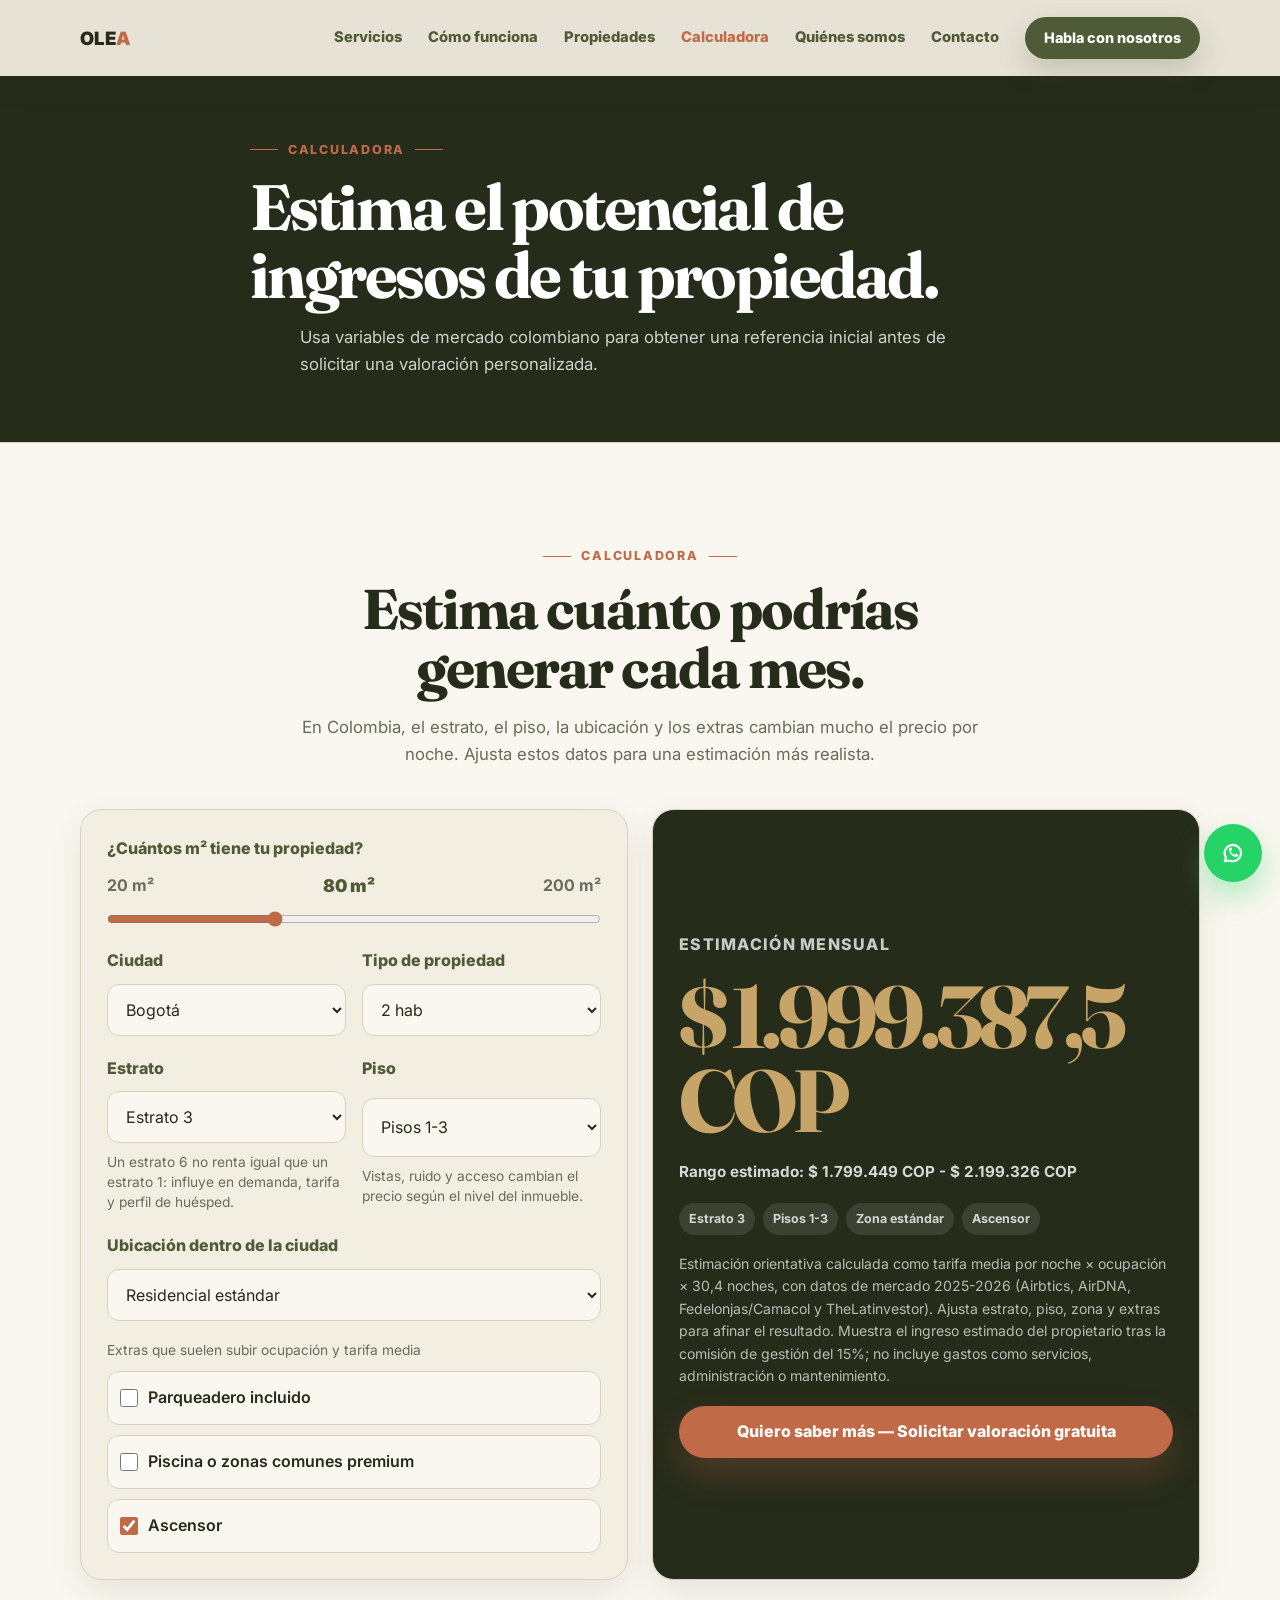
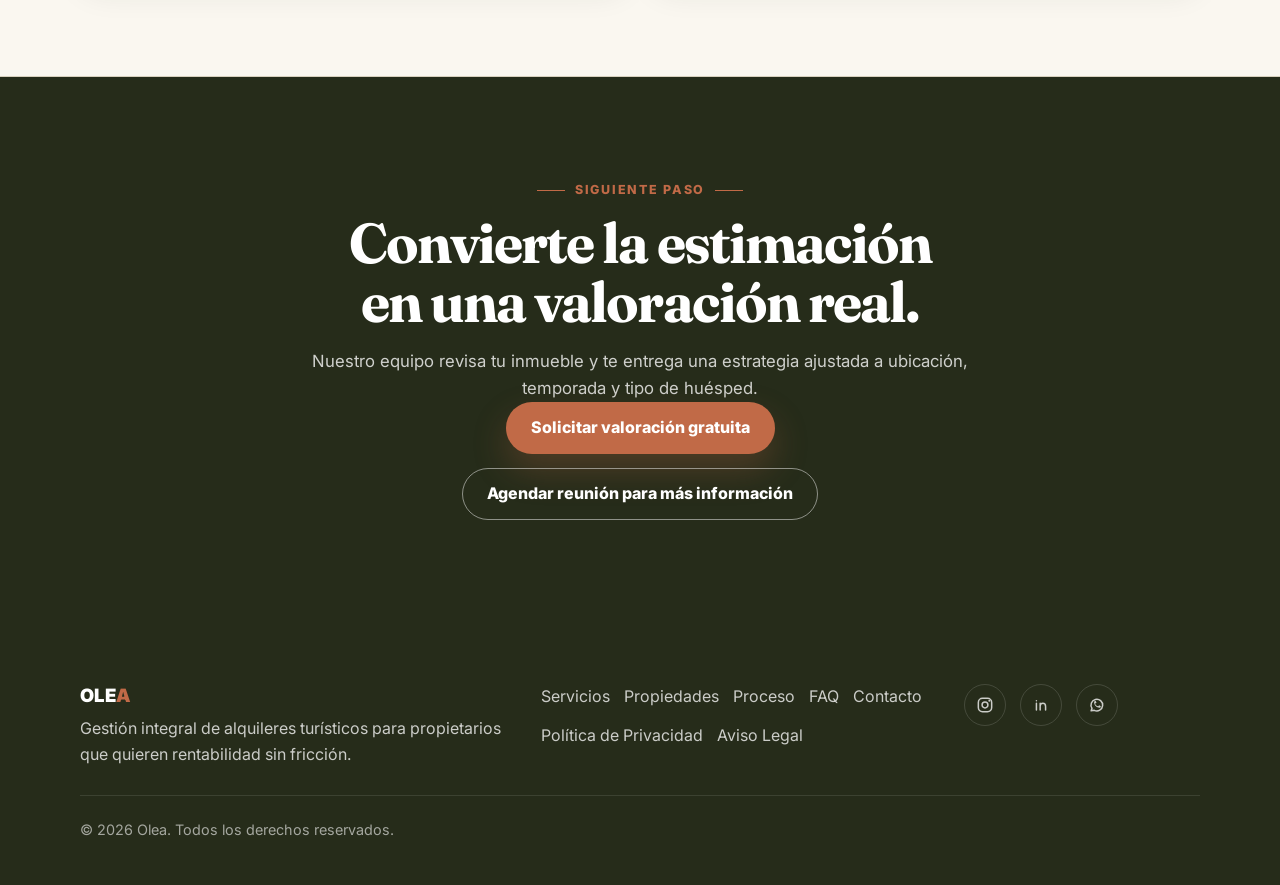
==== calculadora.html @ 73304596 "Split landing page into SEO-focused static pages. Co-authored-by: Cursor <cursoragent@cursor.com>" ====
<!DOCTYPE html>
<html lang="es">
<head>
  <meta charset="UTF-8">
  <meta name="viewport" content="width=device-width, initial-scale=1.0">
  <title>Calculadora de ingresos Airbnb en Colombia | Olea</title>
  <meta name="description" content="Calcula una estimación mensual para tu propiedad turística en Colombia según ciudad, estrato, piso, zona, m² y extras.">
  <meta name="robots" content="index, follow">
  <meta name="theme-color" content="#262C1A">
  <link rel="canonical" href="https://olea.example/calculadora.html">
  <meta property="og:title" content="Calculadora de ingresos Airbnb en Colombia | Olea">
  <meta property="og:description" content="Calcula una estimación mensual para tu propiedad turística en Colombia según ciudad, estrato, piso, zona, m² y extras.">
  <meta property="og:type" content="website">
  <meta property="og:url" content="https://olea.example/calculadora.html">
  <meta property="og:locale" content="es_CO">
  <meta property="og:image" content="https://images.unsplash.com/photo-1540541338287-41700207dee6?auto=format&fit=crop&w=1200&q=80">
  <meta name="twitter:card" content="summary_large_image">
  <meta name="twitter:title" content="Calculadora de ingresos Airbnb en Colombia | Olea">
  <meta name="twitter:description" content="Calcula una estimación mensual para tu propiedad turística en Colombia según ciudad, estrato, piso, zona, m² y extras.">
  <meta name="twitter:image" content="https://images.unsplash.com/photo-1540541338287-41700207dee6?auto=format&fit=crop&w=1200&q=80">
  <link rel="preconnect" href="https://fonts.googleapis.com">
  <link rel="preconnect" href="https://fonts.gstatic.com" crossorigin>
  <link href="https://fonts.googleapis.com/css2?family=Fraunces:opsz,wght@9..144,600;9..144,700&family=Inter:wght@400;500;600;700;800&display=swap" rel="stylesheet">
  <link rel="stylesheet" href="assets/styles.css">
  <script type="application/ld+json">{"@context":"https://schema.org","@type":"LocalBusiness","name":"Olea","description":"Gestión integral de alquileres turísticos en Colombia para propietarios.","url":"https://olea.example","telephone":"+57 300 000 0000","areaServed":["Bogotá","Medellín","Cartagena","Santa Marta","Cali","Barranquilla","San Andrés","Eje Cafetero","Ibagué","Guamo"],"priceRange":"15% comisión","sameAs":["https://www.instagram.com/","https://www.linkedin.com/"]}</script>
  <script type="application/ld+json">{"@context":"https://schema.org","@type":"BreadcrumbList","itemListElement":[{"@type":"ListItem","position":1,"name":"Inicio","item":"https://olea.example/"},{"@type":"ListItem","position":2,"name":"Calculadora","item":"https://olea.example/calculadora.html"}]}</script>
</head>
<body>
  <!-- === SECCIÓN: NAVEGACIÓN === -->
  <header class="site-header" id="siteHeader">
    <nav class="nav container" role="navigation" aria-label="Navegación principal">
      <a class="logo" href="index.html" aria-label="Olea inicio">
        <span class="brand-word" aria-hidden="true"><span class="brand-ole">OLE</span><span class="brand-a">A</span></span>
      </a>
      <div class="nav-links" id="navLinks">
        <a href="servicios.html">Servicios</a>
        <a href="servicios.html#proceso">Cómo funciona</a>
        <a href="propiedades.html">Propiedades</a>
        <a href="calculadora.html" aria-current="page">Calculadora</a>
        <a href="nosotros.html">Quiénes somos</a>
        <a href="contacto.html">Contacto</a>
        <a class="btn btn-primary nav-cta" href="https://wa.me/971556587548?text=Hola%20Olea%2C%20me%20gustar%C3%ADa%20recibir%20informaci%C3%B3n%20sobre%20la%20gesti%C3%B3n%20de%20mi%20propiedad%20para%20alquiler%20tur%C3%ADstico%20en%20Colombia." target="_blank" rel="noopener noreferrer">Habla con nosotros</a>
      </div>
      <button class="menu-toggle" id="menuToggle" type="button" aria-label="Abrir menú" aria-expanded="false">
        <span></span>
      </button>
    </nav>
  </header>

  <main id="top">
    <section class="page-hero">
      <div class="container">
        <div class="section-heading reveal">
          <span class="eyebrow">Calculadora</span>
          <h1>Estima el potencial de ingresos de tu propiedad.</h1>
          <p>Usa variables de mercado colombiano para obtener una referencia inicial antes de solicitar una valoración personalizada.</p>
        </div>
      </div>
    </section>
    <!-- === SECCIÓN: CALCULADORA === -->
    <section class="section calculator-section" id="calculadora">
      <div class="container">
        <div class="section-heading reveal">
          <span class="eyebrow">Calculadora</span>
          <h2>Estima cuánto podrías generar cada mes.</h2>
          <p>En Colombia, el estrato, el piso, la ubicación y los extras cambian mucho el precio por noche. Ajusta estos datos para una estimación más realista.</p>
        </div>
        <div class="calculator-layout reveal">
          <form class="calculator-panel" id="incomeCalculator">
            <div class="calculator-fields">
              <div class="field-group field-group--full">
                <label for="squareMeters">¿Cuántos m² tiene tu propiedad?</label>
                <div class="range-row">
                  <span>20 m²</span>
                  <span class="range-value" id="m2Value">80 m²</span>
                  <span>200 m²</span>
                </div>
                <input id="squareMeters" name="squareMeters" type="range" min="20" max="200" value="80">
              </div>
              <div class="field-group">
                <label for="city">Ciudad</label>
                <select id="city" name="city">
                  <option value="bogota">Bogotá</option>
                  <option value="medellin">Medellín</option>
                  <option value="cartagena">Cartagena</option>
                  <option value="santa_marta">Santa Marta</option>
                  <option value="cali">Cali</option>
                  <option value="barranquilla">Barranquilla</option>
                  <option value="san_andres">San Andrés</option>
                  <option value="eje_cafetero">Eje Cafetero</option>
                  <option value="ibague">Ibagué</option>
                  <option value="guamo">Guamo</option>
                </select>
              </div>
              <div class="field-group">
                <label for="propertyType">Tipo de propiedad</label>
                <select id="propertyType" name="propertyType">
                  <option value="studio">Estudio</option>
                  <option value="one">1 hab</option>
                  <option value="two" selected>2 hab</option>
                  <option value="three">3+ hab</option>
                  <option value="villa">Villa</option>
                </select>
              </div>
              <div class="field-group">
                <label for="estrato">Estrato</label>
                <select id="estrato" name="estrato">
                  <option value="1">Estrato 1</option>
                  <option value="2">Estrato 2</option>
                  <option value="3" selected>Estrato 3</option>
                  <option value="4">Estrato 4</option>
                  <option value="5">Estrato 5</option>
                  <option value="6">Estrato 6</option>
                </select>
                <span class="field-hint">Un estrato 6 no renta igual que un estrato 1: influye en demanda, tarifa y perfil de huésped.</span>
              </div>
              <div class="field-group">
                <label for="floorLevel">Piso</label>
                <select id="floorLevel" name="floorLevel">
                  <option value="ground">Planta baja</option>
                  <option value="low" selected>Pisos 1-3</option>
                  <option value="mid">Pisos 4-8</option>
                  <option value="high">Pisos 9+</option>
                  <option value="penthouse">Penthouse / último piso</option>
                </select>
                <span class="field-hint">Vistas, ruido y acceso cambian el precio según el nivel del inmueble.</span>
              </div>
              <div class="field-group field-group--full">
                <label for="locationZone">Ubicación dentro de la ciudad</label>
                <select id="locationZone" name="locationZone">
                  <option value="standard" selected>Residencial estándar</option>
                  <option value="tourist">Zona turística o de alta demanda</option>
                  <option value="premium">Zona premium, vista o sector exclusivo</option>
                </select>
              </div>
              <div class="field-group field-group--full">
                <span class="field-hint">Extras que suelen subir ocupación y tarifa media</span>
                <div class="checkbox-group">
                  <label class="checkbox-item" for="hasParking">
                    <input id="hasParking" name="hasParking" type="checkbox">
                    Parqueadero incluido
                  </label>
                  <label class="checkbox-item" for="hasPool">
                    <input id="hasPool" name="hasPool" type="checkbox">
                    Piscina o zonas comunes premium
                  </label>
                  <label class="checkbox-item" for="hasElevator">
                    <input id="hasElevator" name="hasElevator" type="checkbox" checked>
                    Ascensor
                  </label>
                </div>
              </div>
            </div>
          </form>
          <aside class="result-panel" aria-live="polite">
            <span class="result-label">Estimación mensual</span>
            <div class="result-number" id="monthlyIncome">$ 0 COP</div>
            <p class="result-range" id="incomeRange">Rango estimado: $ 0 - $ 0 COP</p>
            <div class="result-factors" id="resultFactors" aria-label="Factores aplicados en la estimación"></div>
            <p class="legal-note">Estimación orientativa calculada como tarifa media por noche × ocupación × 30,4 noches, con datos de mercado 2025-2026 (Airbtics, AirDNA, Fedelonjas/Camacol y TheLatinvestor). Ajusta estrato, piso, zona y extras para afinar el resultado. Muestra el ingreso estimado del propietario tras la comisión de gestión del 15%; no incluye gastos como servicios, administración o mantenimiento.</p>
            <a class="btn btn-primary" href="contacto.html">Quiero saber más — Solicitar valoración gratuita</a>
          </aside>
        </div>
      </div>
    </section>
    <section class="section cta-band">
      <div class="container">
        <div class="section-heading reveal">
          <span class="eyebrow">Siguiente paso</span>
          <h2>Convierte la estimación en una valoración real.</h2>
          <p>Nuestro equipo revisa tu inmueble y te entrega una estrategia ajustada a ubicación, temporada y tipo de huésped.</p>
          <div class="hero-actions">
            <a class="btn btn-primary" href="contacto.html">Solicitar valoración gratuita</a>
            <a class="btn btn-ghost" href="https://calendly.com/tatianagomezfiscal/30min" target="_blank" rel="noopener noreferrer">Agendar reunión para más información</a>
          </div>
        </div>
      </div>
    </section>
  </main>

  <!-- === SECCIÓN: FOOTER === -->
  <footer class="footer">
    <div class="container">
      <div class="footer-grid">
        <div>
          <a class="logo" href="index.html" aria-label="Olea inicio">
            <span class="brand-word" aria-hidden="true"><span class="brand-ole">OLE</span><span class="brand-a">A</span></span>
          </a>
          <p>Gestión integral de alquileres turísticos para propietarios que quieren rentabilidad sin fricción.</p>
        </div>
        <div class="footer-links" aria-label="Enlaces de footer">
          <a href="servicios.html">Servicios</a>
          <a href="propiedades.html">Propiedades</a>
          <a href="servicios.html#proceso">Proceso</a>
          <a href="contacto.html#faq">FAQ</a>
          <a href="contacto.html">Contacto</a>
          <a href="contacto.html#privacidad">Política de Privacidad</a>
          <a href="contacto.html#legal">Aviso Legal</a>
        </div>
        <div class="social-links" aria-label="Redes sociales">
          <a class="social-link" href="https://www.instagram.com/" aria-label="Instagram">
            <svg width="20" height="20" viewBox="0 0 24 24" fill="none"><rect x="4" y="4" width="16" height="16" rx="5" stroke="currentColor" stroke-width="1.8"/><path d="M12 15.5a3.5 3.5 0 1 0 0-7 3.5 3.5 0 0 0 0 7Z" stroke="currentColor" stroke-width="1.8"/><path d="M17.2 7h.01" stroke="currentColor" stroke-width="2.4" stroke-linecap="round"/></svg>
          </a>
          <a class="social-link" href="https://www.linkedin.com/" aria-label="LinkedIn">
            <svg width="20" height="20" viewBox="0 0 24 24" fill="none"><path d="M6.5 10v8M6.5 7v.01M11 18v-8M11 13.5c0-2 1.3-3.5 3.3-3.5 1.9 0 3.2 1.2 3.2 3.8V18" stroke="currentColor" stroke-width="1.8" stroke-linecap="round"/></svg>
          </a>
          <a class="social-link" href="https://wa.me/971556587548?text=Hola%20Olea%2C%20me%20gustar%C3%ADa%20recibir%20informaci%C3%B3n%20sobre%20la%20gesti%C3%B3n%20de%20mi%20propiedad%20para%20alquiler%20tur%C3%ADstico%20en%20Colombia." target="_blank" rel="noopener noreferrer" aria-label="WhatsApp">
            <svg width="20" height="20" viewBox="0 0 24 24" fill="none"><path d="M5 19l1-3a7 7 0 1 1 2.8 2.4L5 19Z" stroke="currentColor" stroke-width="1.8" stroke-linejoin="round"/><path d="M9.5 9.5c.4 2 2 3.6 4 4l1.1-1.1 1.6.8c.2.1.3.3.3.5 0 .8-.6 1.6-1.5 1.6-3.6 0-6.5-2.9-6.5-6.5 0-.9.8-1.5 1.6-1.5.2 0 .4.1.5.3l.8 1.6-1.1 1.1Z" fill="currentColor"/></svg>
          </a>
        </div>
      </div>
      <p class="copyright">© 2026 Olea. Todos los derechos reservados.</p>
    </div>
  </footer>

  <a class="whatsapp-float" href="https://wa.me/971556587548?text=Hola%20Olea%2C%20me%20gustar%C3%ADa%20recibir%20informaci%C3%B3n%20sobre%20la%20gesti%C3%B3n%20de%20mi%20propiedad%20para%20alquiler%20tur%C3%ADstico%20en%20Colombia." target="_blank" rel="noopener noreferrer" aria-label="Contactar por WhatsApp">
    <svg width="28" height="28" viewBox="0 0 24 24" fill="none"><path d="M5 19l1-3a7 7 0 1 1 2.8 2.4L5 19Z" stroke="currentColor" stroke-width="1.8" stroke-linejoin="round"/><path d="M9.5 9.5c.4 2 2 3.6 4 4l1.1-1.1 1.6.8c.2.1.3.3.3.5 0 .8-.6 1.6-1.5 1.6-3.6 0-6.5-2.9-6.5-6.5 0-.9.8-1.5 1.6-1.5.2 0 .4.1.5.3l.8 1.6-1.1 1.1Z" fill="currentColor"/></svg>
  </a>

  <script src="assets/main.js" defer></script>
  <script src="assets/calculator.js" defer></script>
</body>
</html>
---- assets/styles.css ----
/* === SECCIÓN: VARIABLES Y BASE === */
:root {
  --primary: #4F5B36;
  --dark-olive: #262C1A;
  --accent: #C16A47;
  --gold: #C7A467;
  --surface: #F3EEE2;
  --card: #FAF7F0;
  --text-dark: #262C1A;
  --text-muted: #686D5A;
  --white: #FFFFFF;
  --border: #D8D1BE;
  --shadow: 0 22px 60px rgba(38, 44, 26, 0.12);
  --shadow-soft: 0 12px 32px rgba(38, 44, 26, 0.09);
  --radius: 12px;
  --container: min(1120px, calc(100% - 28px));
}

* {
  box-sizing: border-box;
  margin: 0;
  padding: 0;
}

*,
*::before,
*::after {
  min-width: 0;
}

html {
  scroll-behavior: smooth;
}

body {
  background: var(--surface);
  color: var(--text-dark);
  font-family: "Inter", system-ui, -apple-system, BlinkMacSystemFont, "Segoe UI", sans-serif;
  line-height: 1.6;
  overflow-x: hidden;
}

body.menu-open {
  overflow: hidden;
}

img,
svg {
  display: block;
  max-width: 100%;
}

a {
  color: inherit;
  text-decoration: none;
}

button,
input,
select,
textarea {
  font: inherit;
}

button {
  cursor: pointer;
}

:focus-visible {
  outline: 3px solid rgba(193, 106, 71, 0.75);
  outline-offset: 4px;
}

.container {
  width: var(--container);
  margin-inline: auto;
}

.section {
  padding: clamp(56px, 12vw, 76px) 0;
}

.section-heading {
  max-width: 720px;
  margin: 0 auto 42px;
  text-align: center;
}

.eyebrow {
  display: inline-flex;
  align-items: center;
  gap: 10px;
  margin-bottom: 14px;
  color: var(--accent);
  font-size: 0.78rem;
  font-weight: 800;
  letter-spacing: 0.14em;
  text-transform: uppercase;
}

.eyebrow::before,
.eyebrow::after {
  content: "";
  width: 28px;
  height: 1px;
  background: var(--accent);
}

h1,
h2,
h3 {
  color: var(--dark-olive);
  font-family: "Fraunces", Georgia, serif;
  font-weight: 700;
  line-height: 1.05;
  text-wrap: balance;
}

h1 {
  color: var(--white);
  font-size: clamp(2.15rem, 10vw, 4rem);
  letter-spacing: -0.04em;
}

h2 {
  font-size: clamp(1.9rem, 8vw, 3.5rem);
  letter-spacing: -0.035em;
}

h3 {
  font-size: 1.35rem;
}

.section-heading p {
  margin-top: 16px;
  color: var(--text-muted);
  font-size: 1.05rem;
}

.btn {
  display: inline-flex;
  align-items: center;
  justify-content: center;
  gap: 10px;
  min-height: 52px;
  padding: 0 24px;
  border: 1px solid transparent;
  border-radius: 999px;
  font-weight: 800;
  text-align: center;
  white-space: normal;
  transition: transform 0.25s ease, box-shadow 0.25s ease, background 0.25s ease, color 0.25s ease;
}

.btn:hover {
  transform: translateY(-2px);
}

.btn-primary {
  background: var(--accent);
  color: var(--white);
  box-shadow: 0 16px 34px rgba(193, 106, 71, 0.26);
}

.btn-primary:hover {
  background: #B95F3F;
  box-shadow: 0 20px 44px rgba(193, 106, 71, 0.34);
}

.btn-ghost {
  border-color: rgba(255, 255, 255, 0.48);
  color: var(--white);
}

.btn-ghost:hover {
  background: rgba(255, 255, 255, 0.1);
  border-color: rgba(255, 255, 255, 0.8);
}

.reveal {
  opacity: 0;
  transform: translateY(20px);
  transition: opacity 0.7s ease, transform 0.7s ease;
}

.reveal.is-visible {
  opacity: 1;
  transform: translateY(0);
}

/* === SECCIÓN: NAVEGACIÓN === */
.site-header {
  position: fixed;
  inset: 0 0 auto;
  z-index: 50;
  background: rgba(243, 238, 226, 0.94);
  box-shadow: 0 10px 30px rgba(38, 44, 26, 0.08);
  backdrop-filter: blur(18px);
  transition: background 0.25s ease, box-shadow 0.25s ease, backdrop-filter 0.25s ease;
}

.site-header.scrolled {
  background: rgba(243, 238, 226, 0.98);
  box-shadow: 0 12px 36px rgba(38, 44, 26, 0.12);
  backdrop-filter: blur(18px);
}

.nav {
  display: flex;
  align-items: center;
  justify-content: space-between;
  min-height: 76px;
}

.logo {
  display: inline-flex;
  align-items: center;
  gap: 10px;
  color: var(--white);
  font-weight: 900;
  letter-spacing: 0.02em;
}

.brand-word {
  display: inline-flex;
  align-items: baseline;
  font-size: 1.15rem;
  line-height: 1;
  text-transform: none;
}

.brand-ole {
  color: var(--dark-olive);
}

.brand-a {
  color: var(--accent);
}

.logo-mark {
  display: grid;
  width: 36px;
  height: 36px;
  place-items: center;
  border: 1px solid rgba(199, 164, 103, 0.7);
  border-radius: 50%;
  color: var(--gold);
  font-family: "Fraunces", serif;
  letter-spacing: 0;
}

.nav-links {
  position: fixed;
  inset: 0;
  display: flex;
  flex-direction: column;
  align-items: center;
  justify-content: center;
  gap: 28px;
  min-height: 100dvh;
  overflow-y: auto;
  background: rgba(38, 44, 26, 0.97);
  color: var(--white);
  font-weight: 800;
  opacity: 0;
  pointer-events: none;
  transform: translateY(-8px);
  transition: opacity 0.25s ease, transform 0.25s ease;
}

.nav-links .nav-cta {
  display: inline-flex;
  color: var(--white);
}

.nav-links.is-open {
  opacity: 1;
  pointer-events: auto;
  transform: translateY(0);
}

.nav-links a {
  transition: color 0.2s ease;
}

.nav-links a:hover,
.nav-links a:focus-visible,
.nav-links a:active {
  color: var(--accent);
}

.nav-cta {
  display: none;
  min-height: 42px;
  padding-inline: 18px;
  font-size: 0.9rem;
  background: var(--primary);
  color: var(--white);
  box-shadow: 0 14px 28px rgba(79, 91, 54, 0.22);
}

.nav-cta:hover {
  background: #5F6D42;
  color: var(--white);
  box-shadow: 0 18px 34px rgba(79, 91, 54, 0.3);
}

.nav-links .nav-cta:active,
.nav-links .nav-cta:focus,
.nav-links .nav-cta:focus-visible {
  color: var(--dark-olive);
}

.menu-toggle {
  position: relative;
  z-index: 60;
  display: inline-grid;
  width: 46px;
  height: 46px;
  place-items: center;
  border: 1px solid rgba(38, 44, 26, 0.18);
  border-radius: 50%;
  background: rgba(255, 255, 255, 0.52);
  color: var(--primary);
}

.menu-toggle span,
.menu-toggle span::before,
.menu-toggle span::after {
  display: block;
  width: 20px;
  height: 2px;
  background: currentColor;
  border-radius: 999px;
  transition: transform 0.25s ease, opacity 0.25s ease;
}

.menu-toggle span::before,
.menu-toggle span::after {
  content: "";
  position: absolute;
}

.menu-toggle span::before {
  transform: translateY(-7px);
}

.menu-toggle span::after {
  transform: translateY(7px);
}

.menu-toggle.is-open span {
  background: transparent;
}

.menu-toggle.is-open span::before {
  background: var(--white);
  transform: rotate(45deg);
}

.menu-toggle.is-open span::after {
  background: var(--white);
  transform: rotate(-45deg);
}

/* === SECCIÓN: HERO === */
.hero {
  position: relative;
  display: grid;
  min-height: 100svh;
  place-items: center;
  overflow: hidden;
  padding: 108px 0 68px;
  background:
    linear-gradient(90deg, rgba(38, 44, 26, 0.88), rgba(38, 44, 26, 0.52)),
    url("https://images.unsplash.com/photo-1540541338287-41700207dee6?auto=format&fit=crop&w=1800&q=85") center / cover;
}

.hero::after {
  content: "";
  position: absolute;
  inset: auto 0 0;
  height: 170px;
  background: linear-gradient(180deg, rgba(243, 238, 226, 0), var(--surface));
  pointer-events: none;
}

.hero-content {
  position: relative;
  z-index: 1;
  display: grid;
  gap: clamp(18px, 5vw, 28px);
  max-width: 780px;
  color: var(--white);
}

.hero-content h1 {
  font-size: clamp(1.65rem, 6.4vw, 4rem);
  letter-spacing: -0.035em;
}

.hero-kicker {
  display: inline-flex;
  width: fit-content;
  align-items: center;
  gap: 10px;
  padding: 9px 14px;
  border: 1px solid rgba(255, 255, 255, 0.22);
  border-radius: 999px;
  background: rgba(255, 255, 255, 0.1);
  backdrop-filter: blur(14px);
  color: var(--gold);
  font-size: 0.86rem;
  font-weight: 700;
}

.hero-title-line {
  display: block;
}

.hero-title-line--first {
  white-space: nowrap;
}

@media (max-width: 374px) {
  .hero-content h1 {
    font-size: clamp(1.2rem, 5.8vw, 1.45rem);
  }
}

.hero-content p {
  max-width: 660px;
  color: rgba(255, 255, 255, 0.86);
  font-size: clamp(1.05rem, 4vw, 1.35rem);
}

.hero-actions {
  display: flex;
  flex-direction: column;
  gap: 14px;
  width: 100%;
  max-width: 560px;
}

.floating-badge {
  position: relative;
  z-index: 1;
  width: min(100%, 380px);
  margin-top: 42px;
  padding: 18px 20px;
  border: 1px solid rgba(255, 255, 255, 0.18);
  border-radius: 18px;
  background: rgba(255, 255, 255, 0.12);
  color: var(--gold);
  font-weight: 800;
  box-shadow: 0 22px 70px rgba(0, 0, 0, 0.25);
  backdrop-filter: blur(18px);
}

.google-review-link {
  display: inline-flex;
  align-items: center;
  gap: 8px;
  color: var(--white);
  white-space: nowrap;
}

.google-review-logo {
  display: inline-grid;
  width: 22px;
  height: 22px;
  place-items: center;
  border-radius: 50%;
  background: var(--white);
  box-shadow: 0 4px 12px rgba(0, 0, 0, 0.18);
}

/* === SECCIÓN: SOCIAL PROOF === */
.logos {
  padding: 26px 0;
  background: var(--card);
  border-block: 1px solid var(--border);
}

.logos-inner {
  display: grid;
  gap: 18px;
  align-items: center;
  text-align: center;
}

.logos p {
  color: var(--text-muted);
  font-size: 0.9rem;
  font-weight: 800;
  letter-spacing: 0.05em;
  text-transform: uppercase;
}

.logo-strip {
  display: flex;
  flex-wrap: wrap;
  align-items: center;
  justify-content: center;
  gap: 12px;
}

.platform {
  display: inline-flex;
  min-height: 40px;
  align-items: center;
  justify-content: center;
  padding: 0 16px;
  border: 1px solid var(--border);
  border-radius: 999px;
  background: var(--surface);
  color: var(--primary);
  font-weight: 900;
}

/* === SECCIÓN: SERVICIOS === */
.services-grid {
  display: grid;
  gap: 18px;
}

.card {
  border: 1px solid var(--border);
  border-radius: var(--radius);
  background: var(--card);
  box-shadow: var(--shadow-soft);
  transition: transform 0.25s ease, box-shadow 0.25s ease, border-color 0.25s ease;
}

.card:hover {
  transform: translateY(-6px);
  border-color: rgba(193, 106, 71, 0.45);
  box-shadow: var(--shadow);
}

.service-card {
  padding: 28px;
}

.icon-box {
  display: grid;
  width: 72px;
  height: 72px;
  margin-bottom: 22px;
  place-items: center;
  border: 1px solid rgba(199, 164, 103, 0.34);
  border-radius: 20px;
  background: linear-gradient(135deg, rgba(79, 91, 54, 0.16), rgba(193, 106, 71, 0.12));
  color: var(--dark-olive);
  overflow: hidden;
  position: relative;
  box-shadow: inset 0 1px 0 rgba(255, 255, 255, 0.55), 0 12px 24px rgba(38, 44, 26, 0.08);
}

.icon-box::after {
  content: "";
  position: absolute;
  inset: 0;
  background: linear-gradient(135deg, rgba(38, 44, 26, 0.08), rgba(193, 106, 71, 0.12));
  pointer-events: none;
}

.icon-box img {
  width: 100%;
  height: 100%;
  object-fit: cover;
  transform: scale(1.03);
}

.service-card p {
  margin-top: 12px;
  color: var(--text-muted);
}

.service-differential {
  display: grid;
  gap: 26px;
  align-items: center;
  margin-top: 34px;
  padding: 28px;
  overflow: hidden;
  border-radius: 24px;
  background:
    radial-gradient(circle at top right, rgba(199, 164, 103, 0.22), transparent 34%),
    var(--card);
}

.service-differential h3 {
  margin-top: 8px;
  font-size: clamp(1.75rem, 7vw, 2.65rem);
  line-height: 1.08;
}

.service-differential p {
  margin-top: 16px;
  color: var(--text-muted);
  font-size: 1.02rem;
}

.differential-list {
  display: grid;
  gap: 12px;
  margin-top: 22px;
  list-style: none;
}

.differential-list li {
  display: flex;
  gap: 12px;
  align-items: flex-start;
  color: var(--text-dark);
  font-weight: 700;
}

.check-mark {
  display: grid;
  flex: 0 0 26px;
  width: 26px;
  height: 26px;
  place-items: center;
  border-radius: 50%;
  background: rgba(79, 91, 54, 0.13);
  color: var(--primary);
  font-weight: 900;
  line-height: 1;
}

.guest-chat {
  display: grid;
  gap: 14px;
  padding: 20px;
  border: 1px solid rgba(79, 91, 54, 0.14);
  border-radius: 24px;
  background: var(--white);
  box-shadow: var(--shadow);
}

.chat-header {
  display: flex;
  align-items: center;
  justify-content: space-between;
  gap: 14px;
  padding-bottom: 12px;
  border-bottom: 1px solid var(--border);
}

.chat-profile {
  display: flex;
  align-items: center;
  gap: 10px;
  font-weight: 900;
}

.chat-avatar {
  display: grid;
  width: 36px;
  height: 36px;
  place-items: center;
  border-radius: 50%;
  background: var(--primary);
  color: var(--white);
  font-size: 0.82rem;
}

.chat-time {
  color: var(--text-muted);
  font-size: 0.82rem;
  font-weight: 800;
}

.chat-bubble {
  max-width: 86%;
  padding: 12px 14px;
  border-radius: 18px;
  color: var(--text-dark);
  font-size: 0.94rem;
  line-height: 1.45;
}

.chat-bubble.guest {
  justify-self: start;
  border-bottom-left-radius: 6px;
  background: var(--surface);
}

.chat-bubble.olea {
  justify-self: end;
  border-bottom-right-radius: 6px;
  background: var(--primary);
  color: var(--white);
}

/* === SECCIÓN: CALCULADORA === */
.calculator-section {
  background: var(--card);
  border-block: 1px solid var(--border);
}

.calculator-layout {
  display: grid;
  gap: 24px;
  align-items: stretch;
}

.calculator-panel,
.result-panel {
  padding: 26px;
  border-radius: 22px;
  background: var(--surface);
  border: 1px solid var(--border);
  box-shadow: var(--shadow-soft);
}

.field-group {
  display: grid;
  gap: 10px;
  margin-bottom: 20px;
}

.field-group:last-child {
  margin-bottom: 0;
}

.calculator-fields {
  display: grid;
  gap: 0 16px;
}

.field-hint {
  color: var(--text-muted);
  font-size: 0.86rem;
  line-height: 1.45;
}

.checkbox-group {
  display: grid;
  gap: 10px;
}

.checkbox-item {
  display: flex;
  align-items: center;
  gap: 10px;
  min-height: 44px;
  padding: 0 12px;
  border: 1px solid var(--border);
  border-radius: 12px;
  background: var(--card);
  color: var(--text-dark);
  font-weight: 600;
  cursor: pointer;
}

.checkbox-item input {
  width: 18px;
  height: 18px;
  margin: 0;
  accent-color: var(--accent);
  cursor: pointer;
}

.result-range {
  color: rgba(255, 255, 255, 0.82);
  font-size: 0.95rem;
  font-weight: 700;
}

.result-factors {
  display: flex;
  flex-wrap: wrap;
  gap: 8px;
}

.factor-pill {
  padding: 6px 10px;
  border-radius: 999px;
  background: rgba(255, 255, 255, 0.1);
  color: rgba(255, 255, 255, 0.78);
  font-size: 0.78rem;
  font-weight: 700;
}

label {
  color: var(--primary);
  font-weight: 800;
}

input,
select,
textarea {
  width: 100%;
  border: 1px solid var(--border);
  border-radius: 12px;
  background: var(--card);
  color: var(--text-dark);
  transition: border-color 0.2s ease, box-shadow 0.2s ease;
}

select,
input:not([type="range"]) {
  min-height: 52px;
  padding: 0 14px;
}

textarea {
  min-height: 116px;
  padding: 14px;
  resize: vertical;
}

input:focus,
select:focus,
textarea:focus {
  border-color: var(--accent);
  box-shadow: 0 0 0 4px rgba(193, 106, 71, 0.14);
  outline: none;
}

input[type="range"] {
  accent-color: var(--accent);
  cursor: pointer;
}

.range-row {
  display: flex;
  align-items: center;
  justify-content: space-between;
  gap: 16px;
  color: var(--text-muted);
  font-weight: 700;
}

.range-value {
  color: var(--primary);
  font-size: 1.1rem;
  font-weight: 900;
}

.result-panel {
  display: grid;
  align-content: center;
  gap: 18px;
  background: var(--dark-olive);
  color: var(--white);
}

.result-label {
  color: rgba(255, 255, 255, 0.75);
  font-weight: 800;
  letter-spacing: 0.08em;
  text-transform: uppercase;
}

.result-number {
  color: var(--gold);
  font-family: "Fraunces", serif;
  font-size: clamp(3.3rem, 14vw, 5.5rem);
  font-weight: 700;
  line-height: 0.95;
  letter-spacing: -0.06em;
}

.legal-note {
  color: rgba(255, 255, 255, 0.68);
  font-size: 0.88rem;
}

/* === SECCIÓN: STATS === */
.stats {
  padding: 56px 0;
  background: var(--dark-olive);
  color: var(--white);
}

.stats-grid {
  display: grid;
  gap: 16px;
}

.about-story {
  display: grid;
  gap: 28px;
  margin-bottom: 40px;
}

.about-copy {
  max-width: 900px;
}

.about-copy .eyebrow {
  color: var(--gold);
}

.about-copy h2 {
  margin-top: 14px;
  color: var(--white);
}

.about-copy p {
  margin-top: 18px;
  color: rgba(255, 255, 255, 0.78);
  font-size: 1.05rem;
}

.founder-grid {
  display: grid;
  gap: 18px;
}

.founder-card {
  display: grid;
  gap: 18px;
  padding: 24px;
  border: 1px solid rgba(255, 255, 255, 0.12);
  border-radius: var(--radius);
  background: rgba(255, 255, 255, 0.06);
}

.founder-photo {
  justify-self: center;
  width: min(100%, 260px);
  aspect-ratio: 1;
  border: 2px solid rgba(199, 164, 103, 0.44);
  border-radius: 26px;
  background: rgba(250, 247, 240, 0.08);
  color: rgba(255, 255, 255, 0.72);
  object-fit: cover;
  object-position: center top;
  box-shadow: 0 18px 36px rgba(0, 0, 0, 0.18);
}

.founder-card h3,
.founder-card .founder-role,
.founder-card p {
  text-align: center;
}

.founder-card h3 {
  color: var(--white);
  font-size: 1.55rem;
}

.founder-role {
  display: block;
  margin-top: 4px;
  color: var(--gold);
  font-size: 0.78rem;
  font-weight: 900;
  letter-spacing: 0.08em;
  text-transform: uppercase;
}

.founder-card p {
  color: rgba(255, 255, 255, 0.74);
}

.stat-card {
  padding: 26px;
  border: 1px solid rgba(255, 255, 255, 0.12);
  border-radius: var(--radius);
  background: rgba(255, 255, 255, 0.06);
  text-align: center;
}

.stat-number {
  color: var(--gold);
  font-family: "Fraunces", serif;
  font-size: 2.8rem;
  font-weight: 700;
  line-height: 1;
}

.stat-card p {
  margin-top: 10px;
  color: rgba(255, 255, 255, 0.75);
  font-weight: 700;
}

/* === SECCIÓN: PROCESO === */
.timeline {
  position: relative;
  display: grid;
  gap: 18px;
}

.step-card {
  position: relative;
  padding: 28px;
  overflow: hidden;
}

.step-number {
  display: grid;
  width: 46px;
  height: 46px;
  margin-bottom: 20px;
  place-items: center;
  border-radius: 50%;
  background: var(--accent);
  color: var(--white);
  font-weight: 900;
}

.step-card p {
  margin-top: 12px;
  color: var(--text-muted);
}

/* === SECCIÓN: TESTIMONIOS === */
.testimonials {
  background: linear-gradient(180deg, var(--surface), var(--card) 45%, var(--surface));
}

.testimonial-grid {
  display: grid;
  gap: 18px;
}

.testimonial-card {
  display: grid;
  gap: 18px;
  padding: 26px;
}

.person {
  display: flex;
  align-items: center;
  gap: 14px;
}

.avatar {
  width: 58px;
  height: 58px;
  border: 3px solid rgba(199, 164, 103, 0.42);
  border-radius: 50%;
  object-fit: cover;
}

.person strong {
  display: block;
  color: var(--primary);
}

.person span {
  color: var(--text-muted);
  font-size: 0.9rem;
}

.stars {
  color: var(--accent);
  letter-spacing: 0.08em;
}

.quote {
  color: var(--text-dark);
  font-size: 1.02rem;
}

.income-pill {
  width: fit-content;
  padding: 8px 12px;
  border-radius: 999px;
  background: rgba(79, 91, 54, 0.12);
  color: var(--dark-olive);
  font-weight: 900;
}

/* === SECCIÓN: PROPIEDADES === */
.properties {
  background: var(--card);
  border-block: 1px solid var(--border);
}

.property-grid {
  display: grid;
  gap: 18px;
}

.property-card {
  overflow: hidden;
  padding: 0;
}

.property-image {
  width: 100%;
  aspect-ratio: 16 / 10;
  object-fit: cover;
}

.property-body {
  display: grid;
  gap: 12px;
  padding: 22px;
}

.property-location {
  width: fit-content;
  padding: 6px 10px;
  border-radius: 999px;
  background: rgba(193, 106, 71, 0.12);
  color: var(--accent);
  font-size: 0.78rem;
  font-weight: 800;
  letter-spacing: 0.04em;
  text-transform: uppercase;
}

.property-card h3 {
  font-size: 1.2rem;
}

.property-meta {
  display: flex;
  flex-wrap: wrap;
  gap: 10px;
  color: var(--text-muted);
  font-size: 0.9rem;
  font-weight: 600;
}

.property-meta span {
  display: inline-flex;
  align-items: center;
  gap: 6px;
}

.property-card p {
  color: var(--text-muted);
  font-size: 0.95rem;
}

.property-rating {
  color: var(--gold);
  font-weight: 800;
}

/* === SECCIÓN: FAQ === */
.faq-list {
  max-width: 860px;
  margin: 0 auto;
  display: grid;
  gap: 12px;
}

.faq-item {
  border: 1px solid var(--border);
  border-radius: var(--radius);
  background: var(--white);
  overflow: hidden;
  box-shadow: var(--shadow-soft);
}

.faq-question {
  display: flex;
  width: 100%;
  align-items: center;
  justify-content: space-between;
  gap: 18px;
  padding: 20px;
  border: 0;
  background: transparent;
  color: var(--primary);
  font-weight: 900;
  text-align: left;
}

.faq-icon {
  flex: 0 0 auto;
  width: 28px;
  height: 28px;
  border-radius: 50%;
  background: rgba(199, 164, 103, 0.16);
  color: var(--gold);
  display: grid;
  place-items: center;
  transition: transform 0.2s ease;
}

.faq-answer {
  max-height: 0;
  overflow: hidden;
  color: var(--text-muted);
  transition: max-height 0.28s ease;
}

.faq-answer p {
  padding: 0 20px 20px;
}

.faq-item.is-open .faq-answer {
  max-height: 280px;
}

.faq-item.is-open .faq-icon {
  transform: rotate(45deg);
}

/* === SECCIÓN: CTA FINAL Y FORMULARIO === */
.final-cta {
  background:
    linear-gradient(135deg, rgba(38, 44, 26, 0.72), rgba(38, 44, 26, 0.62)),
    url("https://images.unsplash.com/photo-1613490493576-7fde63acd811?auto=format&fit=crop&w=1600&q=85") center / cover;
  color: var(--white);
}

.cta-layout {
  display: grid;
  gap: 28px;
  align-items: start;
}

.cta-copy h2 {
  color: var(--white);
}

.cta-copy p {
  margin-top: 18px;
  color: rgba(255, 255, 255, 0.78);
  font-size: 1.1rem;
}

.trust-line {
  display: inline-flex;
  flex-wrap: wrap;
  gap: 10px;
  margin-top: 24px;
  color: rgba(255, 255, 255, 0.82);
  font-size: 0.93rem;
  font-weight: 800;
}

.contact-form {
  display: grid;
  gap: 14px;
  padding: 24px;
  border: 1px solid rgba(255, 255, 255, 0.16);
  border-radius: 22px;
  background: rgba(255, 255, 255, 0.1);
  box-shadow: 0 24px 70px rgba(0, 0, 0, 0.18);
  backdrop-filter: blur(18px);
}

.form-row {
  display: grid;
  gap: 14px;
  align-items: start;
}

.contact-form .field-group {
  margin-bottom: 0;
  align-content: start;
}

.contact-form label {
  color: var(--white);
  min-height: 20px;
  display: flex;
  align-items: center;
}

.calendly-card {
  display: grid;
  gap: 14px;
  padding: 18px;
  border: 1px solid rgba(255, 255, 255, 0.18);
  border-radius: 18px;
  background:
    radial-gradient(circle at top left, rgba(0, 107, 255, 0.42), transparent 38%),
    linear-gradient(135deg, rgba(255, 255, 255, 0.16), rgba(255, 255, 255, 0.08));
  box-shadow: 0 24px 56px rgba(0, 0, 0, 0.18);
}

.calendly-card-header {
  display: flex;
  align-items: center;
  gap: 14px;
}

.calendly-icon {
  display: grid;
  flex: 0 0 52px;
  width: 52px;
  height: 52px;
  place-items: center;
  border-radius: 16px;
  background: #006BFF;
  color: var(--white);
  box-shadow: 0 16px 34px rgba(0, 107, 255, 0.34);
}

.calendly-card strong {
  display: block;
  color: var(--white);
  font-family: "Fraunces", serif;
  font-size: 1.18rem;
  line-height: 1.1;
}

.calendly-card span {
  display: block;
  margin-top: 4px;
  color: rgba(255, 255, 255, 0.74);
  font-size: 0.92rem;
  font-weight: 700;
}

.calendly-button {
  justify-content: center;
  background: #006BFF;
  color: var(--white);
  box-shadow: 0 18px 36px rgba(0, 107, 255, 0.28);
}

.calendly-button:hover {
  background: #0057D9;
  box-shadow: 0 20px 44px rgba(0, 107, 255, 0.36);
}

.field-error {
  min-height: 18px;
  color: #F3C2AD;
  font-size: 0.82rem;
  font-weight: 700;
}

.form-success {
  display: none;
  padding: 12px 14px;
  border-radius: 12px;
  background: rgba(79, 91, 54, 0.24);
  color: #F3EEE2;
  font-weight: 800;
}

.form-success.is-visible {
  display: block;
}

/* === SECCIÓN: FOOTER === */
.footer {
  padding: 44px 0;
  background: var(--dark-olive);
  color: rgba(255, 255, 255, 0.76);
}

.footer-grid {
  display: grid;
  gap: 28px;
}

.footer .logo {
  margin-bottom: 12px;
}

.footer .brand-ole {
  color: var(--white);
}

.footer-links,
.social-links {
  display: flex;
  flex-wrap: wrap;
  gap: 14px;
}

.footer-links a,
.social-links a {
  transition: color 0.2s ease;
}

.footer-links a:hover,
.social-links a:hover {
  color: var(--accent);
}

.social-link {
  display: grid;
  width: 42px;
  height: 42px;
  place-items: center;
  border: 1px solid rgba(255, 255, 255, 0.14);
  border-radius: 50%;
}

.copyright {
  margin-top: 28px;
  padding-top: 22px;
  border-top: 1px solid rgba(255, 255, 255, 0.1);
  color: rgba(255, 255, 255, 0.58);
  font-size: 0.9rem;
}

.whatsapp-float {
  position: fixed;
  right: 18px;
  bottom: 18px;
  z-index: 45;
  display: grid;
  width: 58px;
  height: 58px;
  place-items: center;
  border-radius: 50%;
  background: #25d366;
  color: var(--white);
  box-shadow: 0 14px 30px rgba(37, 211, 102, 0.36);
  transition: transform 0.2s ease;
}

.whatsapp-float:hover {
  transform: translateY(-4px) scale(1.03);
}

/* === SECCIÓN: RESPONSIVE === */
@media (max-width: 767px) {
  :root {
    --container: min(100% - 22px, 1120px);
  }

  html {
    scroll-padding-top: 76px;
  }

  body {
    font-size: 0.97rem;
  }

  h1,
  h2,
  h3,
  p,
  a,
  span,
  strong {
    overflow-wrap: anywhere;
  }

  h1 {
    font-size: clamp(1.55rem, 7.2vw, 2rem);
  }

  h2 {
    font-size: clamp(1.45rem, 6.8vw, 1.9rem);
  }

  .section {
    padding: 52px 0;
  }

  .section-heading {
    max-width: 100%;
    margin-bottom: 30px;
  }

  .section-heading h1,
  .section-heading h2 {
    max-width: 13ch;
    margin-inline: auto;
  }

  .section-heading p {
    max-width: 34ch;
    margin-inline: auto;
    font-size: 0.98rem;
  }

  .field-hint,
  .legal-note,
  .result-range {
    display: block;
    max-width: 100%;
    overflow-wrap: anywhere;
  }

  .eyebrow {
    justify-content: center;
    gap: 8px;
    font-size: 0.72rem;
    letter-spacing: 0.1em;
  }

  .eyebrow::before,
  .eyebrow::after {
    width: 18px;
  }

  .btn {
    width: 100%;
    min-height: 50px;
    padding-inline: 18px;
  }

  .nav {
    min-height: 68px;
  }

  .brand-word {
    font-size: 1.05rem;
  }

  .nav-links {
    justify-content: flex-start;
    gap: 18px;
    min-height: 100dvh;
    padding: 96px 22px max(34px, env(safe-area-inset-bottom));
    text-align: center;
  }

  .nav-links a {
    width: min(100%, 320px);
    padding: 6px 0;
    font-size: 1.05rem;
  }

  .nav-links .nav-cta {
    width: min(100%, 320px);
    margin-top: 4px;
  }

  .menu-toggle {
    width: 44px;
    height: 44px;
  }

  .hero {
    min-height: auto;
    padding: 104px 0 54px;
    text-align: center;
  }

  .hero-content {
    gap: 18px;
    justify-items: center;
    max-width: 100%;
  }

  .hero-content h1 {
    font-size: clamp(1.95rem, 10vw, 2.75rem);
  }

  .hero-title-line,
  .hero-title-line--first {
    white-space: normal;
  }

  .hero-kicker {
    justify-content: center;
    max-width: 100%;
    white-space: normal;
    line-height: 1.35;
  }

  .hero-content p {
    font-size: 1rem;
  }

  .hero-actions {
    width: min(100%, 360px);
    align-items: stretch;
    margin-inline: auto;
  }

  .hero-actions .btn {
    justify-content: center;
  }

  .floating-badge {
    width: 100%;
    margin-top: 30px;
    text-align: center;
  }

  .google-review-link {
    justify-content: center;
    white-space: normal;
  }

  .logo-strip {
    gap: 8px;
    justify-content: center;
  }

  .platform {
    flex: 1 1 138px;
    min-height: 36px;
    padding-inline: 12px;
    font-size: 0.82rem;
    text-align: center;
  }

  .service-card,
  .service-differential,
  .step-card,
  .testimonial-card,
  .calculator-panel,
  .result-panel,
  .contact-form {
    padding: 20px;
  }

  .service-differential {
    border-radius: 20px;
  }

  .chat-header,
  .range-row,
  .person,
  .calendly-card-header,
  .contact-option {
    align-items: flex-start;
  }

  .chat-header,
  .range-row {
    flex-direction: column;
  }

  .chat-bubble {
    max-width: 100%;
  }

  .calculator-layout,
  .calculator-fields,
  .cta-layout,
  .form-row,
  .stats-grid,
  .timeline,
  .services-grid,
  .testimonial-grid,
  .property-grid,
  .founder-grid {
    grid-template-columns: 1fr;
  }

  .property-image {
    aspect-ratio: 4 / 3;
  }

  .property-body {
    padding: 20px;
  }

  .property-meta {
    gap: 8px;
  }

  .property-location {
    max-width: 100%;
  }

  .result-number {
    font-size: clamp(2.4rem, 16vw, 3.6rem);
    overflow-wrap: anywhere;
  }

  .about-copy {
    text-align: center;
  }

  .founder-photo {
    width: min(100%, 220px);
  }

  .calendly-card-header {
    align-items: flex-start;
  }

  .calendly-icon {
    flex-basis: 46px;
    width: 46px;
    height: 46px;
  }

  .faq-question {
    padding: 18px;
    font-size: 0.98rem;
  }

  .faq-answer p {
    padding-inline: 18px;
  }

  .footer {
    padding-bottom: 94px;
  }

  .footer-grid {
    text-align: center;
  }

  .footer .logo {
    justify-content: center;
  }

  .footer-links,
  .social-links {
    justify-content: center;
  }

  .whatsapp-float {
    right: 14px;
    bottom: 14px;
    width: 54px;
    height: 54px;
  }
}

@media (max-width: 420px) {
  :root {
    --container: min(100% - 18px, 1120px);
  }

  h1 {
    font-size: clamp(1.45rem, 7vw, 1.9rem);
  }

  h2 {
    font-size: clamp(1.35rem, 6.5vw, 1.75rem);
  }

  .section-heading h1,
  .section-heading h2 {
    max-width: 12ch;
  }

  .section-heading p {
    max-width: 30ch;
    font-size: 0.94rem;
  }

  .hero-content h1 {
    font-size: clamp(1.75rem, 9.5vw, 2.35rem);
  }

  .btn {
    min-height: 48px;
    padding-inline: 16px;
    font-size: 0.94rem;
  }
}

@media (min-width: 375px) {
  .hero-actions {
    flex-direction: row;
    flex-wrap: wrap;
  }
}

@media (min-width: 768px) {
  .section {
    padding: 96px 0;
  }

  h1 {
    font-size: clamp(2.75rem, 6vw, 4rem);
  }

  h2 {
    font-size: clamp(2.25rem, 4.6vw, 3.5rem);
  }

  .section-heading {
    max-width: 760px;
  }

  .section-heading h1,
  .section-heading h2 {
    max-width: none;
  }

  .section-heading p {
    max-width: 680px;
    margin-inline: auto;
  }

  .logos-inner {
    grid-template-columns: 0.55fr 1.45fr;
    text-align: left;
  }

  .logo-strip {
    justify-content: flex-end;
  }

  .services-grid,
  .testimonial-grid,
  .property-grid {
    grid-template-columns: repeat(2, 1fr);
  }

  .service-differential {
    grid-template-columns: 1.1fr 0.9fr;
    padding: 34px;
  }

  .founder-grid {
    grid-template-columns: repeat(2, 1fr);
  }

  .calculator-layout,
  .cta-layout {
    grid-template-columns: 1fr 1fr;
  }

  .calculator-fields {
    grid-template-columns: 1fr 1fr;
  }

  .field-group--full {
    grid-column: 1 / -1;
  }

  .stats-grid {
    grid-template-columns: repeat(3, 1fr);
  }

  .timeline {
    grid-template-columns: repeat(2, 1fr);
  }

  .timeline::before {
    content: none;
    position: absolute;
    top: 51px;
    left: 7%;
    right: 7%;
    height: 2px;
    background: linear-gradient(90deg, transparent, var(--accent), transparent);
  }

  .step-card {
    z-index: 1;
  }

  .form-row {
    grid-template-columns: 1fr 1fr;
  }

  .footer-grid {
    grid-template-columns: 1.1fr 1fr 0.6fr;
    align-items: start;
  }
}

@media (min-width: 1024px) {
  .nav-links {
    position: static;
    flex-direction: row;
    gap: 12px;
    min-height: 0;
    overflow-y: visible;
    background: transparent;
    color: var(--primary);
    opacity: 1;
    pointer-events: auto;
    transform: none;
    font-size: 0.78rem;
  }

  .nav-links .nav-cta {
    width: auto;
    margin-top: 0;
    padding-inline: 14px;
    font-size: 0.82rem;
  }

  .menu-toggle {
    display: none;
  }

  .services-grid,
  .testimonial-grid,
  .property-grid {
    grid-template-columns: repeat(3, 1fr);
  }

  .timeline {
    grid-template-columns: repeat(4, 1fr);
  }

  .timeline::before {
    content: "";
  }
}

@media (min-width: 1180px) {
  .nav-links {
    gap: 26px;
    font-size: 0.92rem;
  }

  .nav-links .nav-cta {
    padding-inline: 18px;
    font-size: 0.9rem;
  }
}

@media (min-width: 1280px) {
  .hero {
    min-height: 880px;
  }

  .floating-badge {
    position: absolute;
    right: 7vw;
    bottom: 16vh;
  }
}

@media (prefers-reduced-motion: reduce) {
  *,
  *::before,
  *::after {
    scroll-behavior: auto !important;
    transition-duration: 0.01ms !important;
    animation-duration: 0.01ms !important;
    animation-iteration-count: 1 !important;
  }

  .reveal {
    opacity: 1;
    transform: none;
  }
}

/* === SECCION: SEO MULTIPAGINA === */
.nav-links a[aria-current="page"] {
  color: var(--accent);
}

.page-hero {
  padding: 132px 0 64px;
  background: var(--dark-olive);
  color: var(--white);
}

.page-hero .section-heading {
  margin-bottom: 0;
  max-width: 780px;
  text-align: left;
}

.page-hero h1,
.page-hero h2 {
  color: var(--white);
}

.page-hero p {
  color: rgba(255, 255, 255, 0.78);
}

.home-teaser {
  background: var(--card);
  border-block: 1px solid var(--border);
}

.cta-band {
  background: var(--dark-olive);
  color: var(--white);
}

.cta-band .section-heading {
  margin-bottom: 24px;
}

.cta-band h2 {
  color: var(--white);
}

.cta-band p {
  color: rgba(255, 255, 255, 0.78);
}

.cta-band .hero-actions {
  justify-content: center;
  width: min(100%, 620px);
  margin-inline: auto;
}

@media (max-width: 767px) {
  .page-hero {
    padding: 104px 0 48px;
  }

  .page-hero h1 {
    max-width: 13ch;
    font-size: clamp(1.55rem, 7.2vw, 2rem);
  }

  .page-hero p {
    max-width: 28ch;
    margin-inline: auto;
  }

  .page-hero .section-heading {
    text-align: center;
  }
}

@media (max-width: 420px) {
  .page-hero h1 {
    max-width: 12ch;
    font-size: clamp(1.45rem, 7vw, 1.85rem);
  }

  .cta-band .hero-actions {
    width: min(100%, 340px);
  }
}
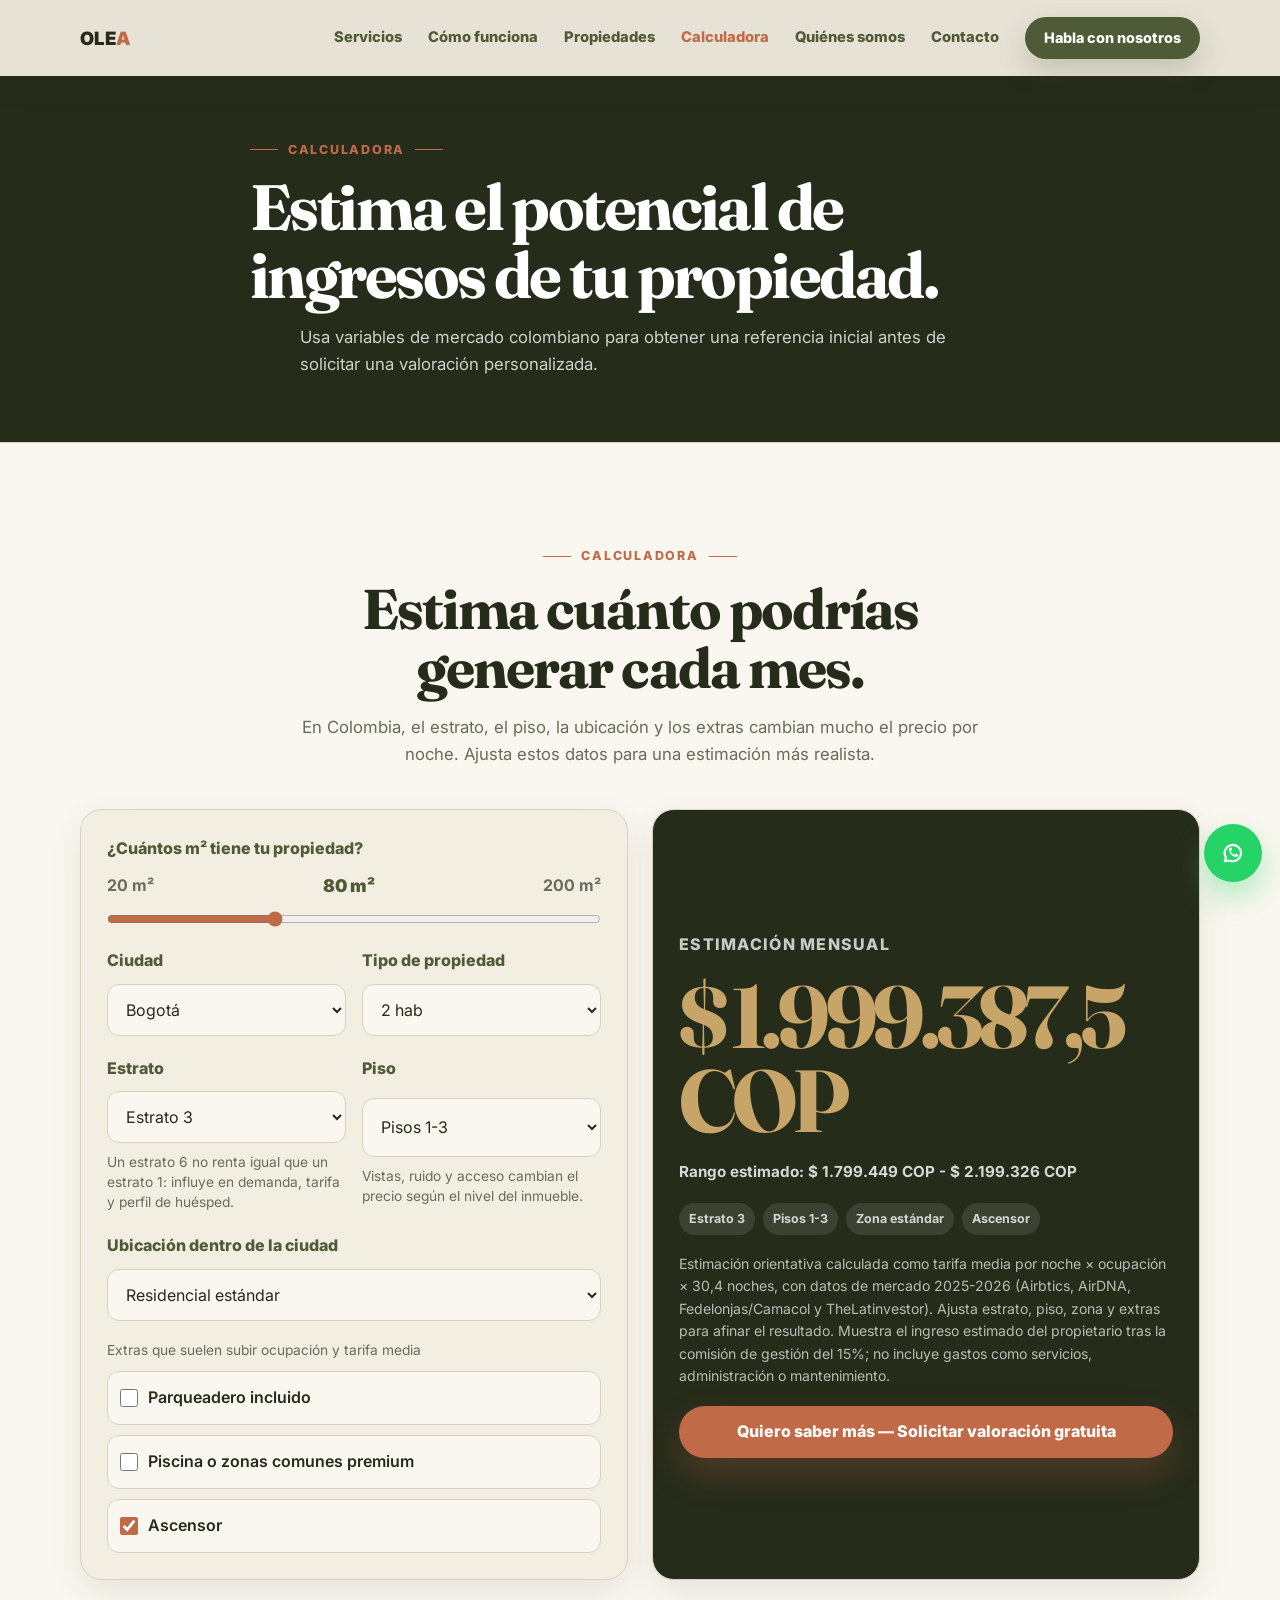
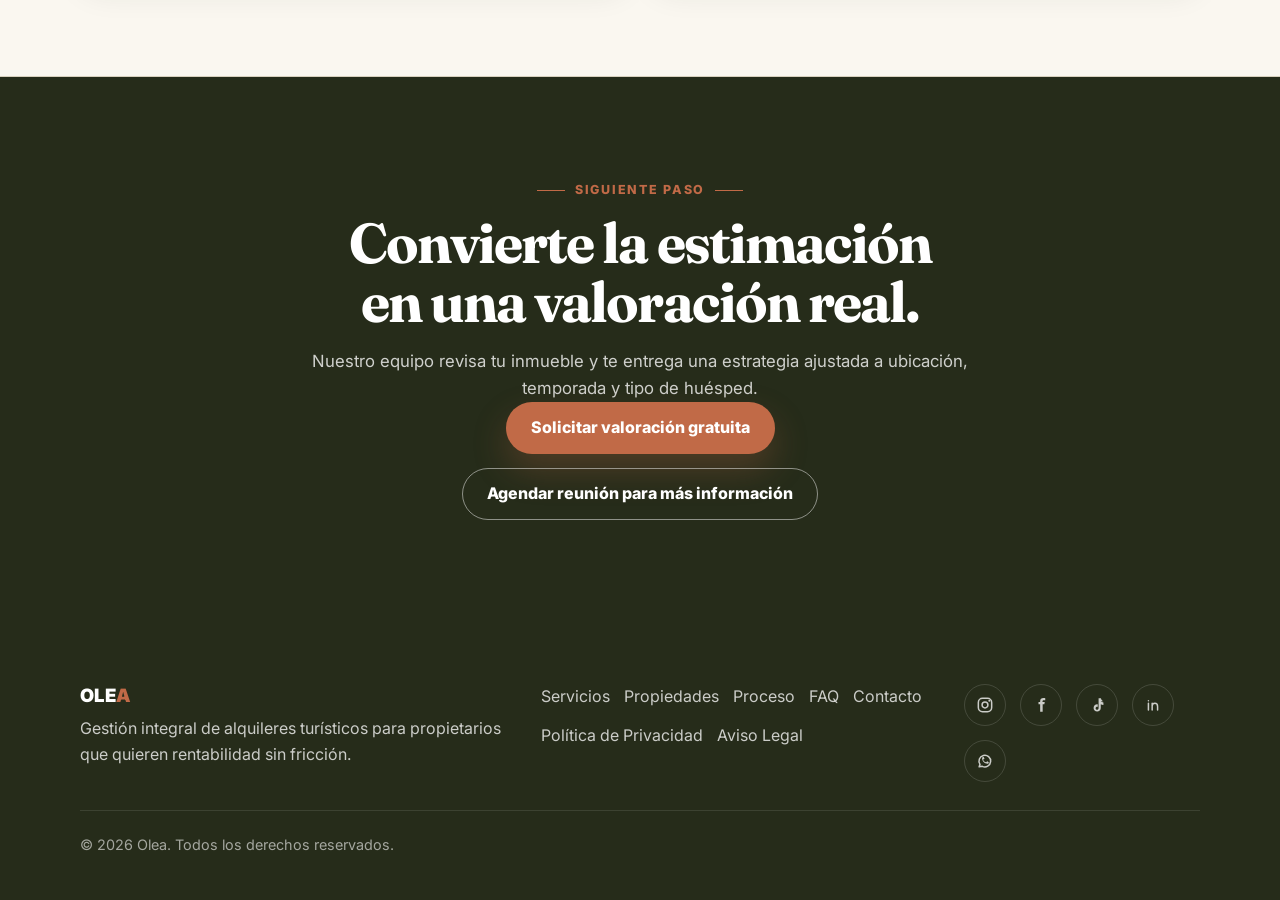
==== commit efecb320: "Update social links to @oleahost profiles across all pages. Co-authored-by: Cursor <cursoragent@curs" ====
--- a/calculadora.html
+++ b/calculadora.html
@@ -22,7 +22,7 @@
   <link rel="preconnect" href="https://fonts.gstatic.com" crossorigin>
   <link href="https://fonts.googleapis.com/css2?family=Fraunces:opsz,wght@9..144,600;9..144,700&family=Inter:wght@400;500;600;700;800&display=swap" rel="stylesheet">
   <link rel="stylesheet" href="assets/styles.css">
-  <script type="application/ld+json">{"@context":"https://schema.org","@type":"LocalBusiness","name":"Olea","description":"Gestión integral de alquileres turísticos en Colombia para propietarios.","url":"https://olea.example","telephone":"+57 300 000 0000","areaServed":["Bogotá","Medellín","Cartagena","Santa Marta","Cali","Barranquilla","San Andrés","Eje Cafetero","Ibagué","Guamo"],"priceRange":"15% comisión","sameAs":["https://www.instagram.com/","https://www.linkedin.com/"]}</script>
+  <script type="application/ld+json">{"@context":"https://schema.org","@type":"LocalBusiness","name":"Olea","description":"Gestión integral de alquileres turísticos en Colombia para propietarios.","url":"https://olea.example","telephone":"+57 300 000 0000","areaServed":["Bogotá","Medellín","Cartagena","Santa Marta","Cali","Barranquilla","San Andrés","Eje Cafetero","Ibagué","Guamo"],"priceRange":"15% comisión","sameAs":["https://www.instagram.com/oleahost","https://www.facebook.com/oleahost","https://www.tiktok.com/@oleahost","https://www.linkedin.com/company/oleahost/"]}</script>
   <script type="application/ld+json">{"@context":"https://schema.org","@type":"BreadcrumbList","itemListElement":[{"@type":"ListItem","position":1,"name":"Inicio","item":"https://olea.example/"},{"@type":"ListItem","position":2,"name":"Calculadora","item":"https://olea.example/calculadora.html"}]}</script>
 </head>
 <body>
@@ -198,10 +198,16 @@
           <a href="contacto.html#legal">Aviso Legal</a>
         </div>
         <div class="social-links" aria-label="Redes sociales">
-          <a class="social-link" href="https://www.instagram.com/" aria-label="Instagram">
+          <a class="social-link" href="https://www.instagram.com/oleahost" target="_blank" rel="noopener noreferrer" aria-label="Instagram @oleahost">
             <svg width="20" height="20" viewBox="0 0 24 24" fill="none"><rect x="4" y="4" width="16" height="16" rx="5" stroke="currentColor" stroke-width="1.8"/><path d="M12 15.5a3.5 3.5 0 1 0 0-7 3.5 3.5 0 0 0 0 7Z" stroke="currentColor" stroke-width="1.8"/><path d="M17.2 7h.01" stroke="currentColor" stroke-width="2.4" stroke-linecap="round"/></svg>
           </a>
-          <a class="social-link" href="https://www.linkedin.com/" aria-label="LinkedIn">
+          <a class="social-link" href="https://www.facebook.com/oleahost" target="_blank" rel="noopener noreferrer" aria-label="Facebook Olea Host">
+            <svg width="20" height="20" viewBox="0 0 24 24" fill="none"><path d="M14 8.5h2.5L16 11h-2v9h-3v-9h-2V8.5h2V7.2c0-1.2.3-2.1 1-2.7.7-.6 1.7-.9 3-.9.8 0 1.5.1 2.1.2v2.4h-1.5c-.7 0-1.1.1-1.4.4-.3.3-.4.7-.4 1.3V8.5H14Z" fill="currentColor"/></svg>
+          </a>
+          <a class="social-link" href="https://www.tiktok.com/@oleahost" target="_blank" rel="noopener noreferrer" aria-label="TikTok @oleahost">
+            <svg width="20" height="20" viewBox="0 0 24 24" fill="none"><path d="M16.5 7.5c.9.8 2 1.3 3.2 1.4V12c-1.2 0-2.3-.3-3.2-.9v4.4c0 2.4-1.9 4.3-4.3 4.3S7.9 17.9 7.9 15.5s1.9-4.3 4.3-4.3c.2 0 .5 0 .7.1v3c-.2-.1-.5-.2-.8-.2-1 0-1.8.8-1.8 1.8s.8 1.8 1.8 1.8 1.8-.8 1.8-1.8V4h2.8c.3 1.5 1.4 2.8 2.8 3.5Z" fill="currentColor"/></svg>
+          </a>
+          <a class="social-link" href="https://www.linkedin.com/company/oleahost/" target="_blank" rel="noopener noreferrer" aria-label="LinkedIn Olea Host">
             <svg width="20" height="20" viewBox="0 0 24 24" fill="none"><path d="M6.5 10v8M6.5 7v.01M11 18v-8M11 13.5c0-2 1.3-3.5 3.3-3.5 1.9 0 3.2 1.2 3.2 3.8V18" stroke="currentColor" stroke-width="1.8" stroke-linecap="round"/></svg>
           </a>
           <a class="social-link" href="https://wa.me/971556587548?text=Hola%20Olea%2C%20me%20gustar%C3%ADa%20recibir%20informaci%C3%B3n%20sobre%20la%20gesti%C3%B3n%20de%20mi%20propiedad%20para%20alquiler%20tur%C3%ADstico%20en%20Colombia." target="_blank" rel="noopener noreferrer" aria-label="WhatsApp">
